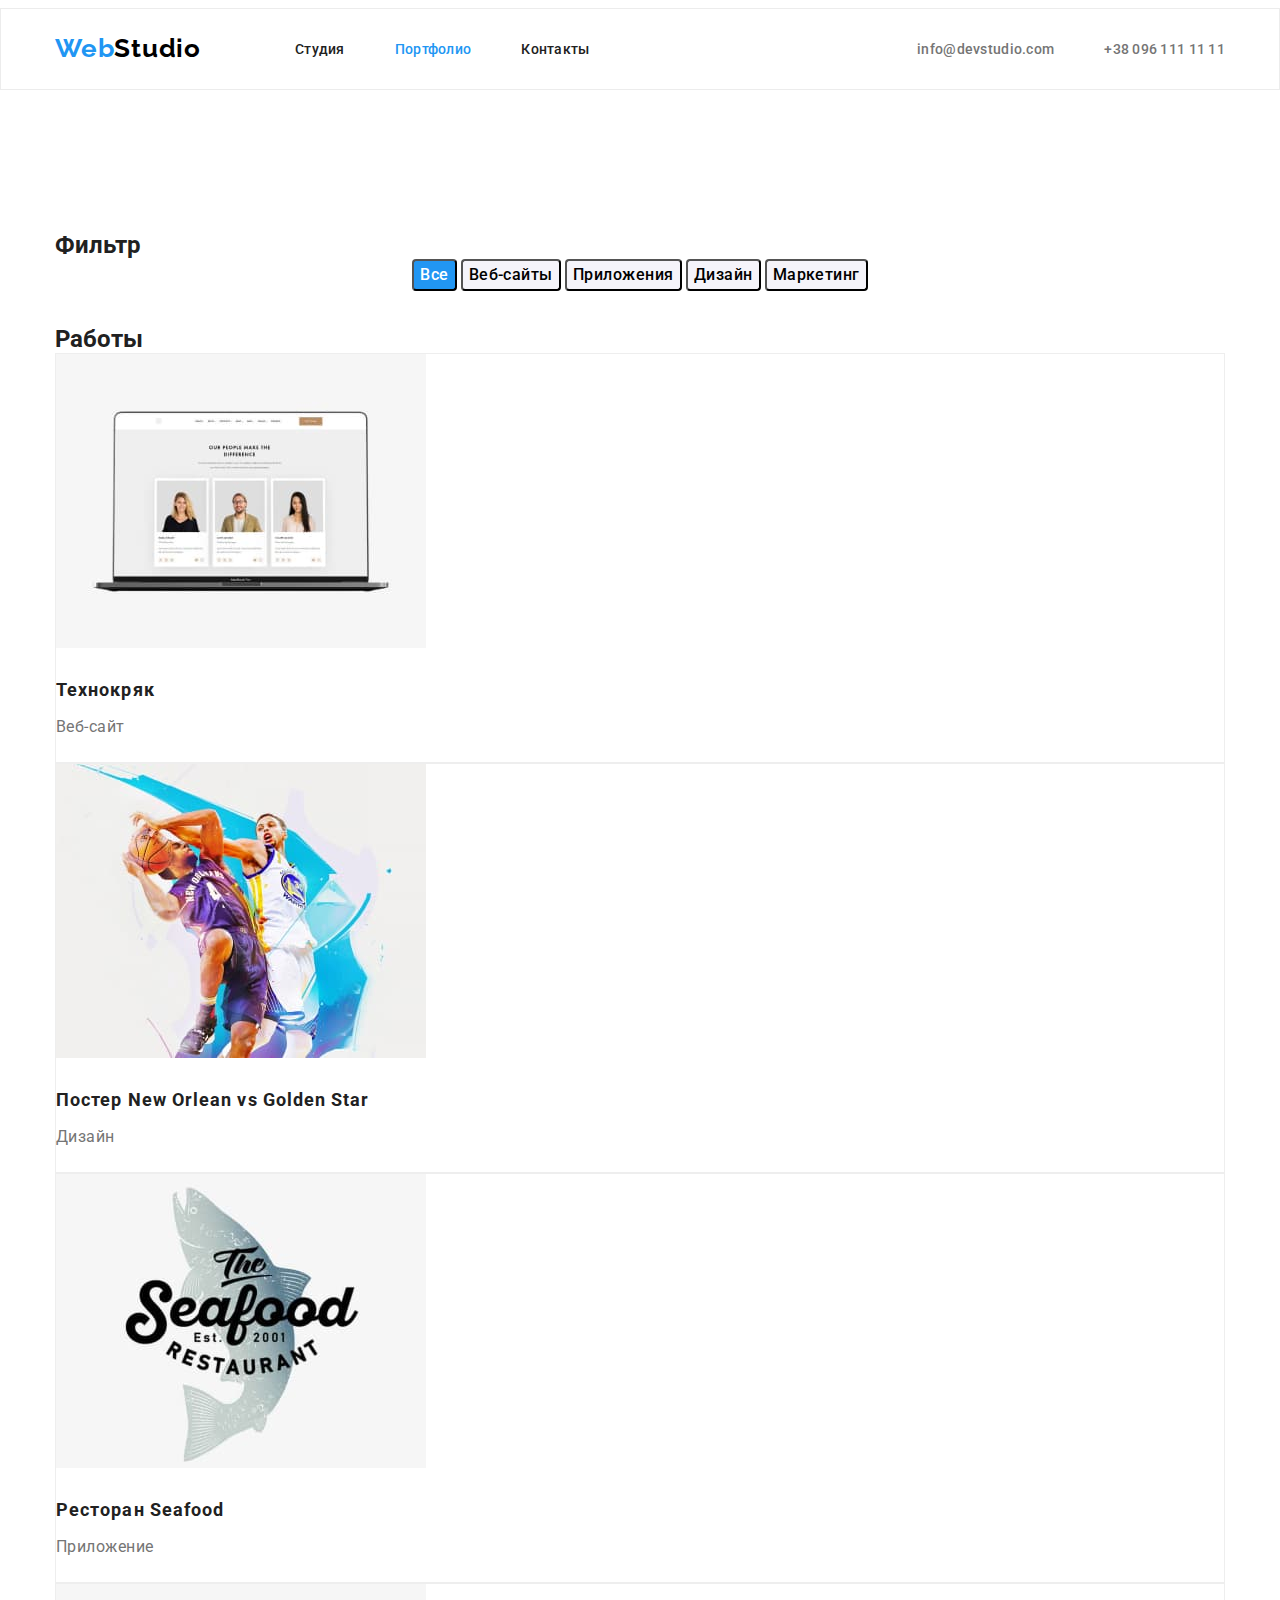
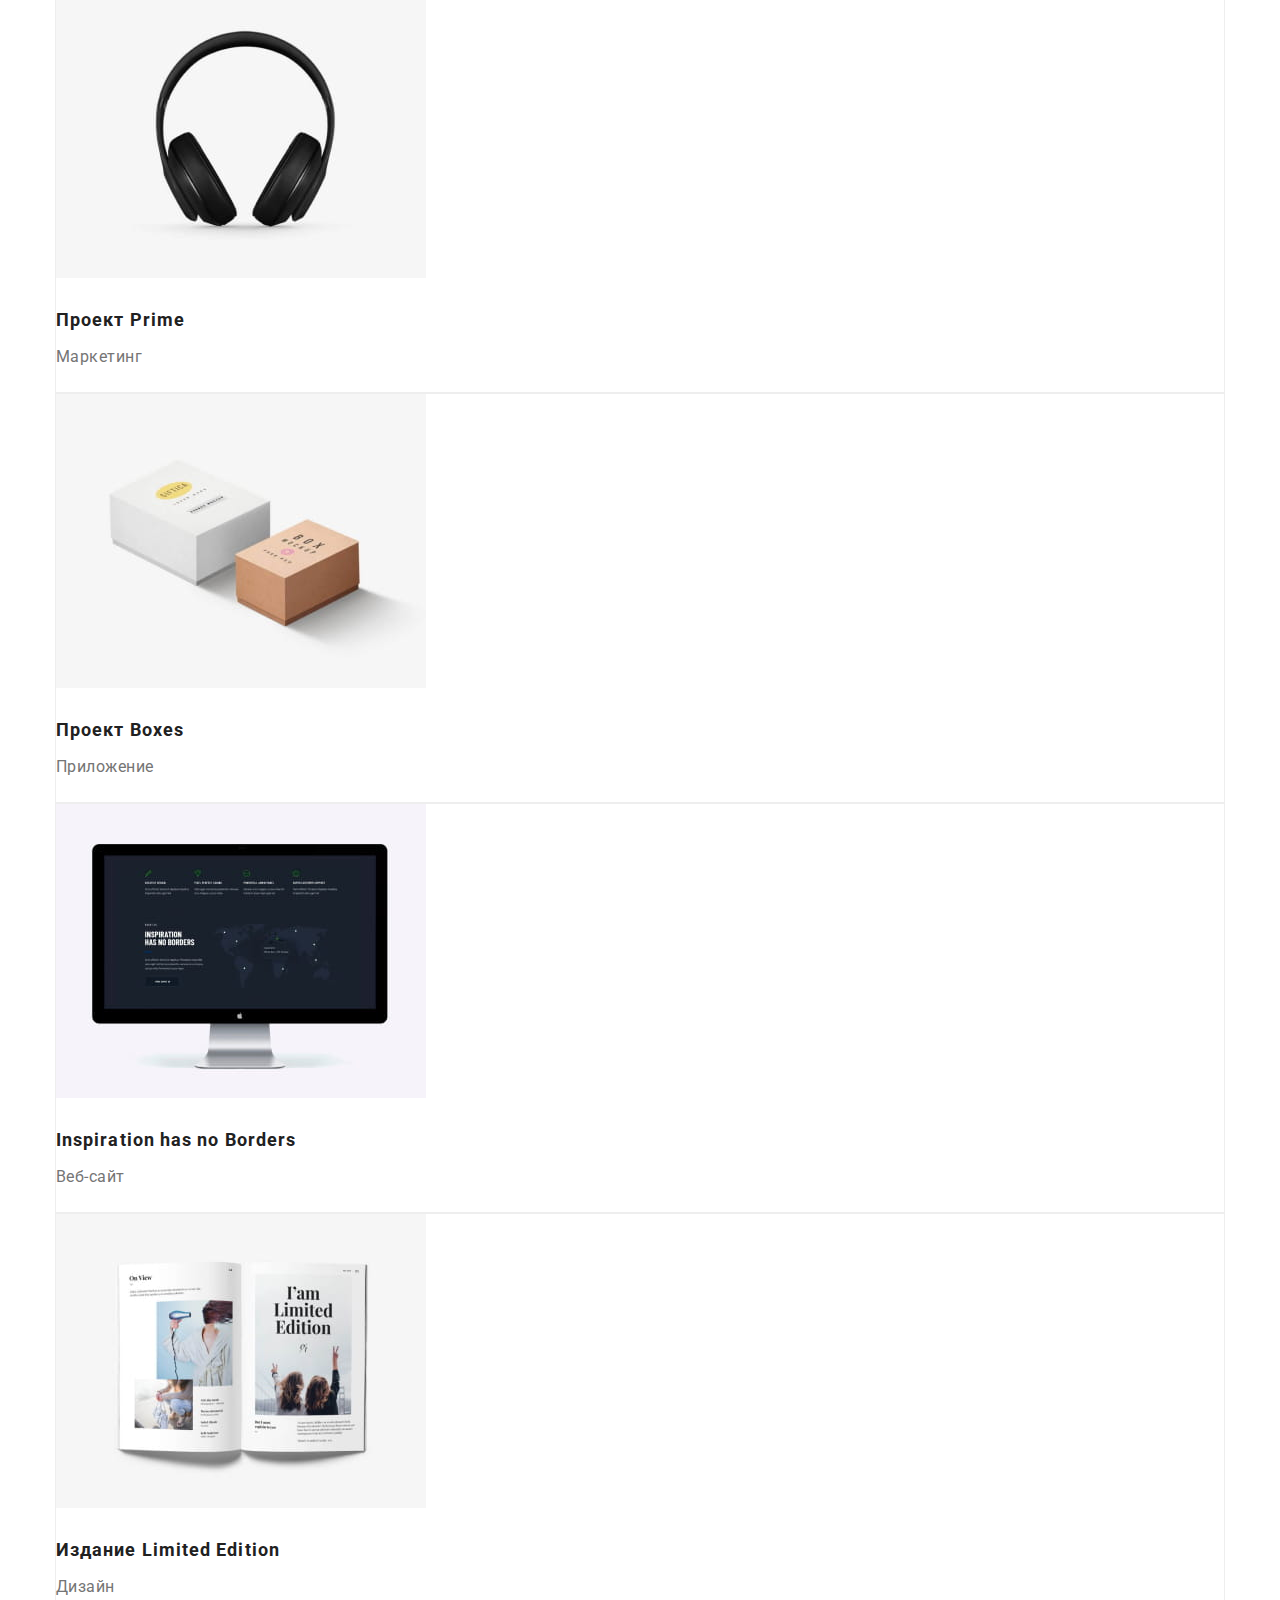
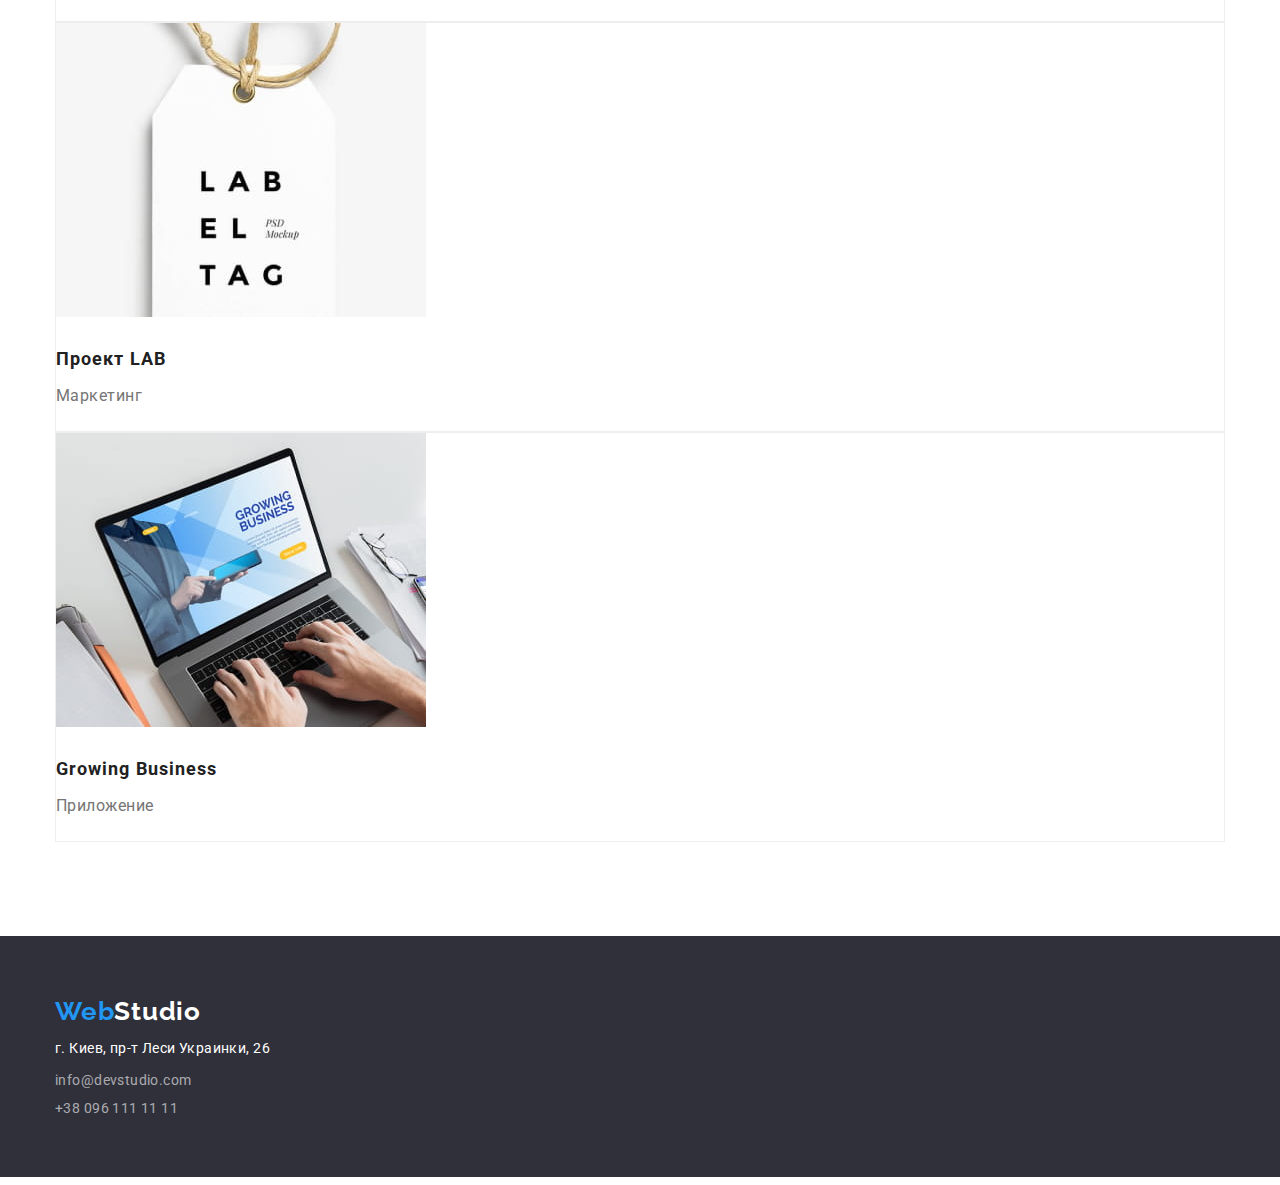
==== portfolio.html @ c00d4cde "2" ====
<!DOCTYPE html>
<html lang="ru">
  <head>
    <meta charset="UTF-8" />
    <meta http-equiv="X-UA-Compatible" content="IE=edge" />
    <meta name="viewport" content="width=device-width, initial-scale=1.0" />
    <title>Портфолио</title>
    <link rel="preconnect" href="https://fonts.gstatic.com" />
    <link
      href="https://fonts.googleapis.com/css2?family=Raleway:wght@700&family=Roboto:wght@500;700;900&display=swap"
      rel="stylesheet"
    />
    <link
      rel="preconnect"
      href="https://cdnjs.cloudflare.com/ajax/libs/modern-normalize/1.1.0/modern-normalize.min.css"
    />
    <link rel="stylesheet" href="./css/style.css" />
  </head>
  <body>
    <header class="header main">
      <div class="container">
        <div class="header-flex">
          <nav>
            <a href="./index.html " class="logo list"><span class="logo-accent">Web</span>Studio</a>
            <ul class="site-nav list">
              <li class="nav-item"><a href="/index.html" class="link list">Студия</a></li>
              <li class="nav-item">
                <a href="./portfolio.html" class="link current list">Портфолио</a>
              </li>
              <li class="nav-item"><a href="#" class="link list">Контакты</a></li>
            </ul>
          </nav>
          <ul class="site-contact list">
            <li class="contact-item">
              <a href="mailto:info@devstudio.com" class="link list">info@devstudio.com</a>
            </li>
            <li class="contact-item">
              <a href="tel:+380923924234" class="link list">+38 096 111 11 11</a>
            </li>
          </ul>
        </div>
      </div>
    </header>
    <main>
      <h1 class="portfolio-title">Портфолио</h1>
      <section class="works">
        <div class="container">
          <h2>Фильтр</h2>
          <ul class="filters-list list">
            <li class="button-item">
              <button type="button" class="button-link button-active">Все</button>
            </li>
            <li class="button-item">
              <button type="button" class="button-link">Веб-сайты</button>
            </li>
            <li class="button-item">
              <button type="button" class="button-link">Приложения</button>
            </li>
            <li class="button-item"><button type="button" class="button-link">Дизайн</button></li>
            <li class="button-item">
              <button type="button" class="button-link">Маркетинг</button>
            </li>
          </ul>
          <h2>Работы</h2>
          <ul class="work-list list">
            <li class="work-item">
              <a href="#" class="list">
                <img src="./images/portfolio/img.jpg" alt="компьютор" width="370" height="294" />
                <h3 class="title">Технокряк</h3>
                <p class="descr">Веб-сайт</p>
              </a>
            </li>
            <li class="work-item">
              <a href="#" class="list">
                <img
                  src="./images/portfolio/img-1.jpg"
                  alt="Баскетболисты"
                  width="370"
                  height="294"
                />
                <h3 class="title">Постер <span lang="en"> New Orlean vs Golden Star</span></h3>
                <p class="descr">Дизайн</p>
              </a>
            </li>
            <li class="work-item">
              <a href="#" class="list">
                <img
                  src="./images/portfolio/img-2.jpg"
                  alt="Логотип ресторана"
                  width="370"
                  height="294"
                />
                <h3 class="title">Ресторан <span lang="en"> Seafood</span></h3>
                <p class="descr">Приложение</p>
              </a>
            </li>
            <li class="work-item">
              <a href="#" class="list">
                <img src="./images/portfolio/img-3.jpg" alt="Наушники" width="370" height="294" />
                <h3 class="title">Проект <span lang="en">Prime</span></h3>
                <p class="descr">Маркетинг</p>
              </a>
            </li>
            <li class="work-item">
              <a href="#" class="list">
                <img
                  src="./images/portfolio/img-4.jpg"
                  alt="Две коробки"
                  width="370"
                  height="294"
                />
                <h3 class="title">Проект <span lang="en">Boxes</span></h3>
                <p class="descr">Приложение</p>
              </a>
            </li>
            <li class="work-item">
              <a href="#" class="list">
                <img
                  src="./images/portfolio/img-5.jpg"
                  alt="Компьютор с открытым сайтом"
                  width="370"
                  height="294"
                />
                <h3 lang="en" class="title">Inspiration has no Borders</h3>
                <p class="descr">Веб-сайт</p>
              </a>
            </li>
            <li class="work-item">
              <a href="#" class="list">
                <img
                  src="./images/portfolio/img-6.jpg"
                  alt="Лимитированная книга"
                  width="370"
                  height="294"
                />
                <h3 class="title">Издание <span lang="en">Limited Edition</span></h3>
                <p class="descr">Дизайн</p>
              </a>
            </li>
            <li class="work-item">
              <a href="#" class="list">
                <img src="./images/portfolio/img-7.jpg" alt="Бирка" width="370" height="294" />
                <h3 class="title">Проект <span lang="en">LAB</span></h3>
                <p class="descr">Маркетинг</p>
              </a>
            </li>
            <li class="work-item">
              <a href="#" class="list">
                <img
                  src="./images/portfolio/img-8.jpg"
                  alt="Компьютор с открытым сайтов для бизнеса"
                  width="370"
                  height="294"
                />
                <h3 lang="en" class="title">Growing Business</h3>
                <p class="descr">Приложение</p>
              </a>
            </li>
          </ul>
        </div>
      </section>
    </main>
    <footer>
      <div class="container">
        <a href="#" class="logo white list" lang="en"><span class="logo-accent">Web</span>Studio</a>
        <address>
          <ul class="footer-contact list">
            <li class="footer-item">
              <a
                href="https://goo.gl/maps/xffSZxrwsXppcGAK7"
                target="_blank"
                rel="noopener norrer"
                class="map list"
                >г. Киев, пр-т Леси Украинки, 26</a
              >
            </li>
            <li class="footer-item">
              <a href="mailto:info@devstudio.com" class="link list">info@devstudio.com</a>
            </li>
            <li class="footer-item">
              <a href="tel:+380923924234" class="link list">+38 096 111 11 11</a>
            </li>
          </ul>
        </address>
      </div>
    </footer>
  </body>
</html>
---- css/style.css ----
html {
  box-sizing: border-box;
}
*,
*::before,
*::after {
  box-sizing: inherit;
}
:root {
  --blue-color: #2196f3;
  --text-descr: #757575;
  --text-headers: #212121;
  --primary-white-color: #ffffff;
  --background-main-color: #2f303a;
  --background-gray-color: #f5f4fa;
}
h1,
h2,
h3,
h4,
h5,
h6,
p,
ul {
  margin-bottom: 0;
  margin-top: 0;
  margin-left: 0;
  margin-right: 0;
  padding: 0;
}
.list {
  text-decoration: none;
  list-style: none;
}

body {
  margin-left: 0;
  margin-right: 0;
  font-family: Roboto, sans-serif;
  color: var(--text-headers);
  background-color: var(--primary-white-color);
}
section {
  padding: 94px 0;
}
.container {
  width: 1200px;
  padding: 0px 15px;
  margin-left: auto;
  margin-right: auto;
}

/* Навигация */
.header {
  border: 1px solid #ececec;
  padding: 24px 0 25px 0;
}
.header.main {
  margin-bottom: 9px;
}
.header-flex {
  display: flex;
  align-items: center;
}
nav {
  display: flex;
  align-items: center;
}
.logo {
  font-family: Raleway;
  font-weight: 700;
  font-size: 26px;
  line-height: 1.2;
  letter-spacing: 0.03em;
  color: #000000;
}
.logo > .logo-accent {
  color: var(--blue-color);
}
.site-nav {
  display: flex;
  margin-left: 94px;
}

.site-nav .nav-item:not(:last-child) {
  margin-right: 50px;
}
.site-nav .link {
  font-weight: 500;
  font-size: 14px;
  line-height: 1.2;
  letter-spacing: 0.02em;
  color: var(--text-headers);
}
.site-nav .link:hover,
.site-nav .link:focus {
  color: var(--blue-color);
}
.site-nav .link.current {
  color: var(--blue-color);
}
.site-contact {
  display: flex;
  margin-left: auto;
}
.site-contact .contact-item + .contact-item {
  margin-left: 50px;
}
.site-contact .link {
  font-weight: 500;
  font-size: 14px;
  line-height: 1.2;
  letter-spacing: 0.02em;
  color: var(--text-descr);
}
.site-contact .link:hover,
.site-contact .link:focus {
  color: var(--blue-color);
}
/* Герой  */
.hero {
  background-color: #2f303a;
  text-align: center;
  margin-bottom: 85px;
}
.hero .hero-title {
  margin-left: 0;
  margin-right: 0;
  margin-bottom: 30px;
  font-weight: 900;
  font-size: 44px;
  line-height: 1.36;
  letter-spacing: 0.06em;
  text-transform: uppercase;
  color: var(--primary-white-color);
}
.hero .main-button {
  text-align: center;
  font-family: Roboto;
  font-weight: 700;
  font-size: 16px;
  line-height: 1.87;
  letter-spacing: 0.06em;
  background-color: var(--blue-color);
  color: var(--primary-white-color);
  cursor: pointer;
}
.hero .main-button:focus,
.hero .main-button:hover {
  background-color: #188ce8;
}
/* Особености */
.features-list {
  display: flex;
}
.features-list .feature-item + .feature-item {
  margin-left: 30px;
}
.features-list .title {
  margin-bottom: 10px;
  font-size: 14px;
  line-height: 1.2;
  letter-spacing: 0.03em;
  text-transform: uppercase;
}
.features-list .descr {
  font-size: 14px;
  line-height: 1.71;
  letter-spacing: 0.03em;
  color: var(--text-descr);
}
/* Предложения */

.offers .title {
  margin-bottom: 50px;
  font-size: 36px;
  line-height: 1.2;
  text-align: center;
  letter-spacing: 0.03em;
}
/* Команда */
.team {
  background-color: var(--background-gray-color);
}

.team .title {
  margin-bottom: 50px;
  font-size: 36px;
  line-height: 1.2;
  text-align: center;
  letter-spacing: 0.03em;
}
.team-list .team-item {
  padding: 0 0 30px 0;
}
.team-item img {
  margin-bottom: 30px;
  box-shadow: 0px 1px 3px rgba(0, 0, 0, 0.12), 0px 1px 1px rgba(0, 0, 0, 0.14),
    0px 2px 1px rgba(0, 0, 0, 0.2);
  border-radius: 0px 0px 4px 4px;
}
.team-list .title-item {
  margin-bottom: 10px;
  font-weight: 500;
  font-size: 16px;
  line-height: 1.2;
  text-align: center;
  letter-spacing: 0.03em;
}
.team-list .descr-item {
  font-size: 16px;
  line-height: 1.2;
  text-align: center;
  letter-spacing: 0.03em;
  color: var(--text-descr);
}
/* Футер */
footer {
  padding: 60px 0;
  background-color: var(--background-main-color);
}
footer .logo {
  display: inline-block;
  margin-bottom: 10px;
}
.logo.white {
  color: var(--primary-white-color);
}
.footer-item:not(:last-child) {
  margin-bottom: 9px;
}
.footer-contact .link {
  font-style: normal;
  font-size: 14px;
  line-height: 1.17;
  letter-spacing: 0.03em;
  color: rgba(255, 255, 255, 0.6);
}

.footer-contact .map {
  font-style: normal;
  font-size: 14px;
  line-height: 1.71;
  letter-spacing: 0.03em;
  color: var(--primary-white-color);
}
/* Портфолио */

.portfolio-title {
  visibility: hidden;
}

/* Фильтры */
.filters-list.list {
  text-align: center;
  margin-bottom: 34px;
}
.filters-list .button-item {
  display: inline-block;
}
.filters-list .button-link {
  font-family: Roboto;
  font-weight: 500;
  font-size: 16px;
  line-height: 1.62;
  text-align: center;
  letter-spacing: 0.03em;
  background-color: var(--background-gray-color);

  border-radius: 4px;
  cursor: pointer;
}
.filters-list .button-active {
  color: var(--primary-white-color);
  background-color: var(--blue-color);
}
.filters-list .button-link:hover,
.filters-list .button-link:focus {
  color: var(--primary-white-color);
  background-color: var(--blue-color);
}
/* Работы */
.work-list .work-item {
  padding: 0 0 20px 0;
  background: var(--primary-white-color);
  border: 1px solid #eeeeee;
}
.work-item img {
  margin-bottom: 20px;
}
.work-item .title {
  margin-bottom: 4px;
  font-size: 18px;
  line-height: 2;
  letter-spacing: 0.06em;
  color: var(--text-headers);
}
.work-item .descr {
  font-size: 16px;
  line-height: 1.87;
  letter-spacing: 0.03em;
  color: var(--text-descr);
}
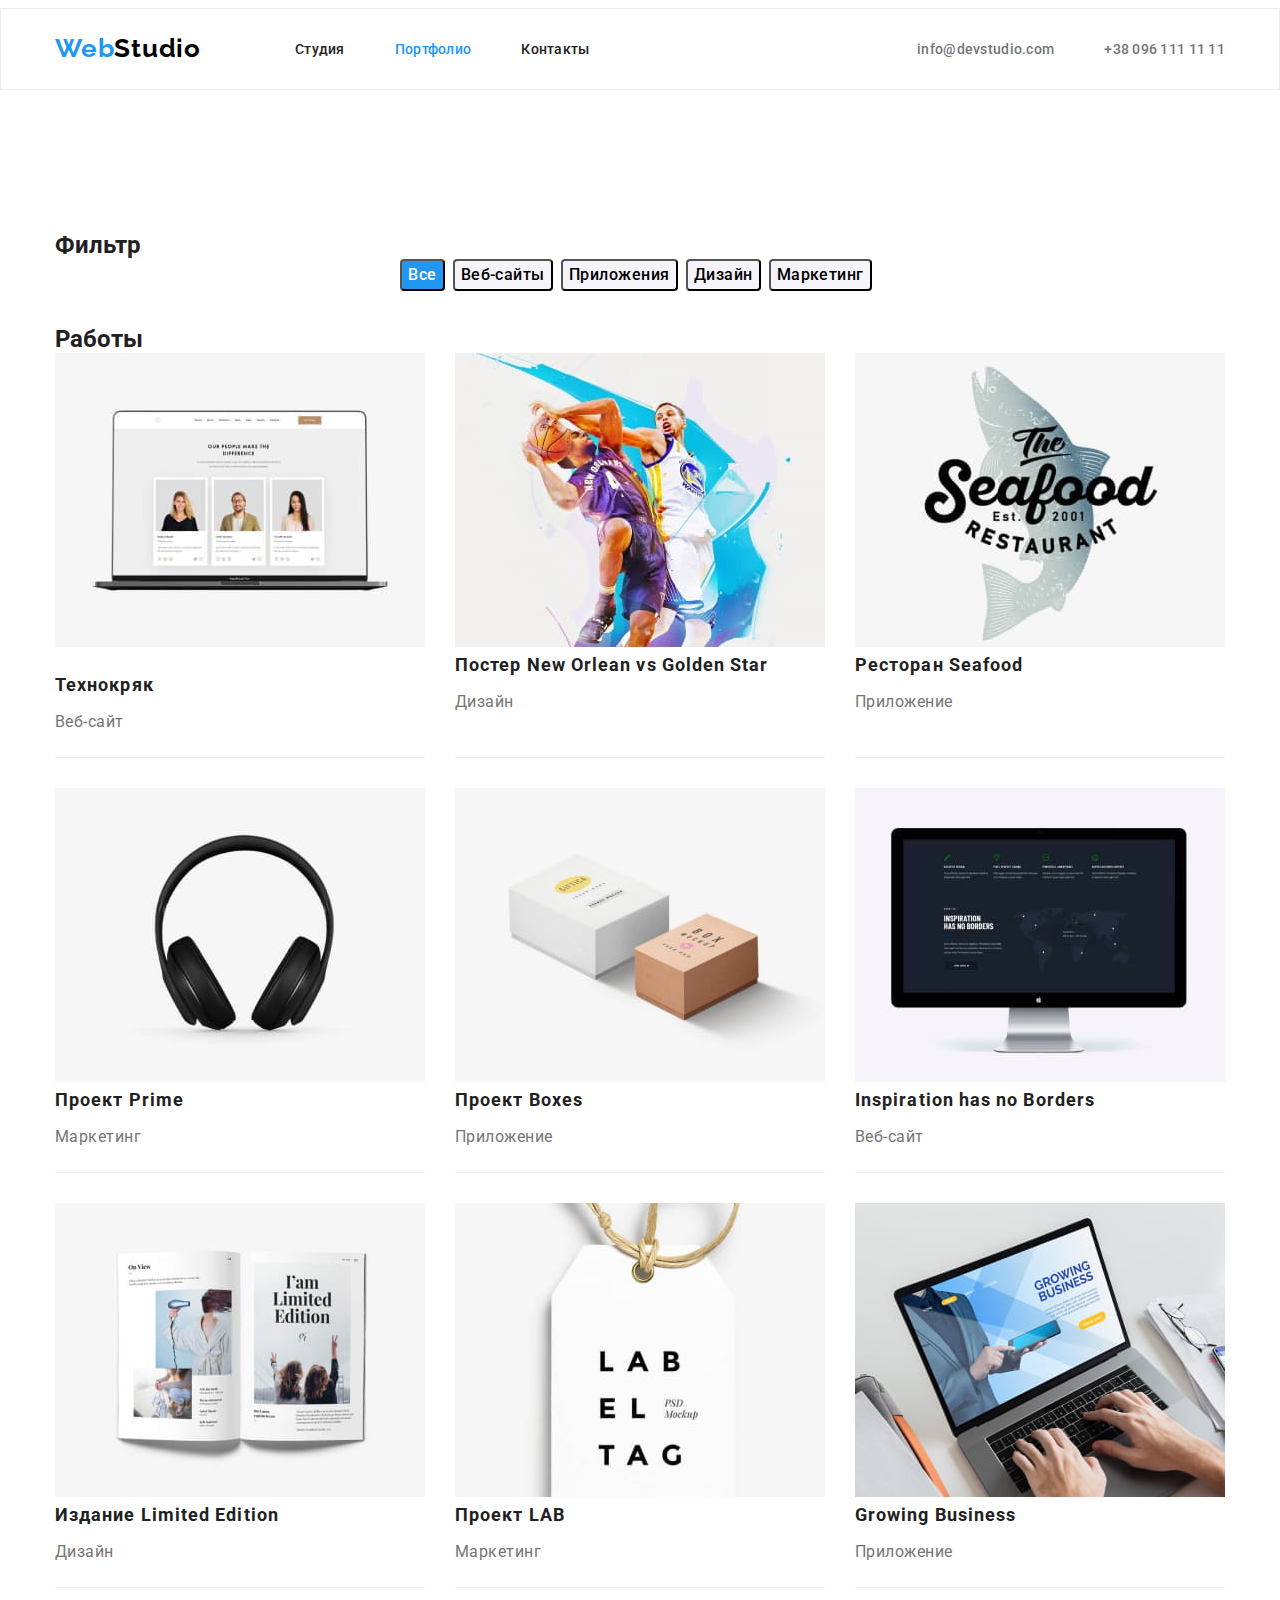
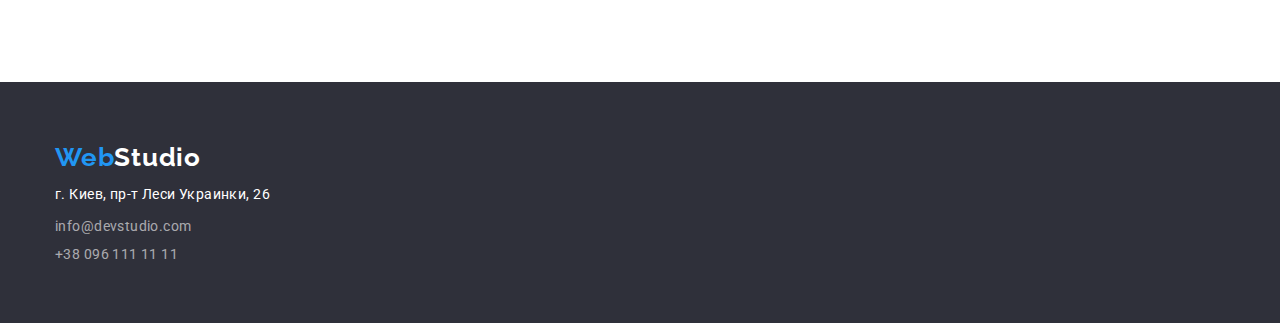
==== commit 805ffd8f: "3" ====
--- a/portfolio.html
+++ b/portfolio.html
@@ -66,8 +66,10 @@
             <li class="work-item">
               <a href="#" class="list">
                 <img src="./images/portfolio/img.jpg" alt="компьютор" width="370" height="294" />
-                <h3 class="title">Технокряк</h3>
-                <p class="descr">Веб-сайт</p>
+                <div class="item-text">
+                  <h3 class="title">Технокряк</h3>
+                  <p class="descr">Веб-сайт</p>
+                </div>
               </a>
             </li>
             <li class="work-item">
--- a/css/style.css
+++ b/css/style.css
@@ -119,14 +119,15 @@
 }
 /* Герой  */
 .hero {
+  padding-top: 200px;
+  padding-bottom: 200px;
   background-color: #2f303a;
   text-align: center;
-  margin-bottom: 85px;
 }
 .hero .hero-title {
-  margin-left: 0;
-  margin-right: 0;
   margin-bottom: 30px;
+  padding-left: 256px;
+  padding-right: 256px;
   font-weight: 900;
   font-size: 44px;
   line-height: 1.36;
@@ -135,6 +136,7 @@
   color: var(--primary-white-color);
 }
 .hero .main-button {
+  padding: 10px 32px;
   text-align: center;
   font-family: Roboto;
   font-weight: 700;
@@ -142,6 +144,8 @@
   line-height: 1.87;
   letter-spacing: 0.06em;
   background-color: var(--blue-color);
+  box-shadow: 0px 4px 4px rgba(0, 0, 0, 0.15);
+  border-radius: 4px;
   color: var(--primary-white-color);
   cursor: pointer;
 }
@@ -153,13 +157,16 @@
 .features-list {
   display: flex;
 }
+.features-list .feature-item {
+  width: calc((100% - 90px) / 4);
+}
 .features-list .feature-item + .feature-item {
   margin-left: 30px;
 }
 .features-list .title {
   margin-bottom: 10px;
   font-size: 14px;
-  line-height: 1.2;
+  line-height: 1.14;
   letter-spacing: 0.03em;
   text-transform: uppercase;
 }
@@ -170,6 +177,10 @@
   color: var(--text-descr);
 }
 /* Предложения */
+.offers-list {
+  display: flex;
+  justify-content: space-between;
+}
 
 .offers .title {
   margin-bottom: 50px;
@@ -190,8 +201,14 @@
   text-align: center;
   letter-spacing: 0.03em;
 }
+.team-list {
+  display: flex;
+}
 .team-list .team-item {
-  padding: 0 0 30px 0;
+  padding-bottom: 30px;
+}
+.team-list .team-item + .team-item {
+  margin-left: 30px;
 }
 .team-item img {
   margin-bottom: 30px;
@@ -252,11 +269,12 @@
 
 /* Фильтры */
 .filters-list.list {
-  text-align: center;
+  display: flex;
+  justify-content: center;
   margin-bottom: 34px;
 }
 .filters-list .button-item {
-  display: inline-block;
+  margin-right: 8px;
 }
 .filters-list .button-link {
   font-family: Roboto;
@@ -280,13 +298,30 @@
   background-color: var(--blue-color);
 }
 /* Работы */
+.work-list {
+  display: flex;
+  flex-wrap: wrap;
+}
 .work-list .work-item {
-  padding: 0 0 20px 0;
+  flex-basis: calc((100% - 60px) / 3);
+  margin-right: 30px;
+  margin-bottom: 30px;
+  padding-bottom: 20px;
   background: var(--primary-white-color);
-  border: 1px solid #eeeeee;
+  border-bottom: 1px solid #eeeeee;
+}
+.work-list .work-item:nth-child(3n) {
+  margin-right: 0;
+}
+.work-list .work-item:nth-last-child(-n + 3) {
+  margin-bottom: 0px;
 }
 .work-item img {
-  margin-bottom: 20px;
+  display: block;
+  width: 100%;
+}
+.work-item .item-text {
+  padding-top: 20px;
 }
 .work-item .title {
   margin-bottom: 4px;
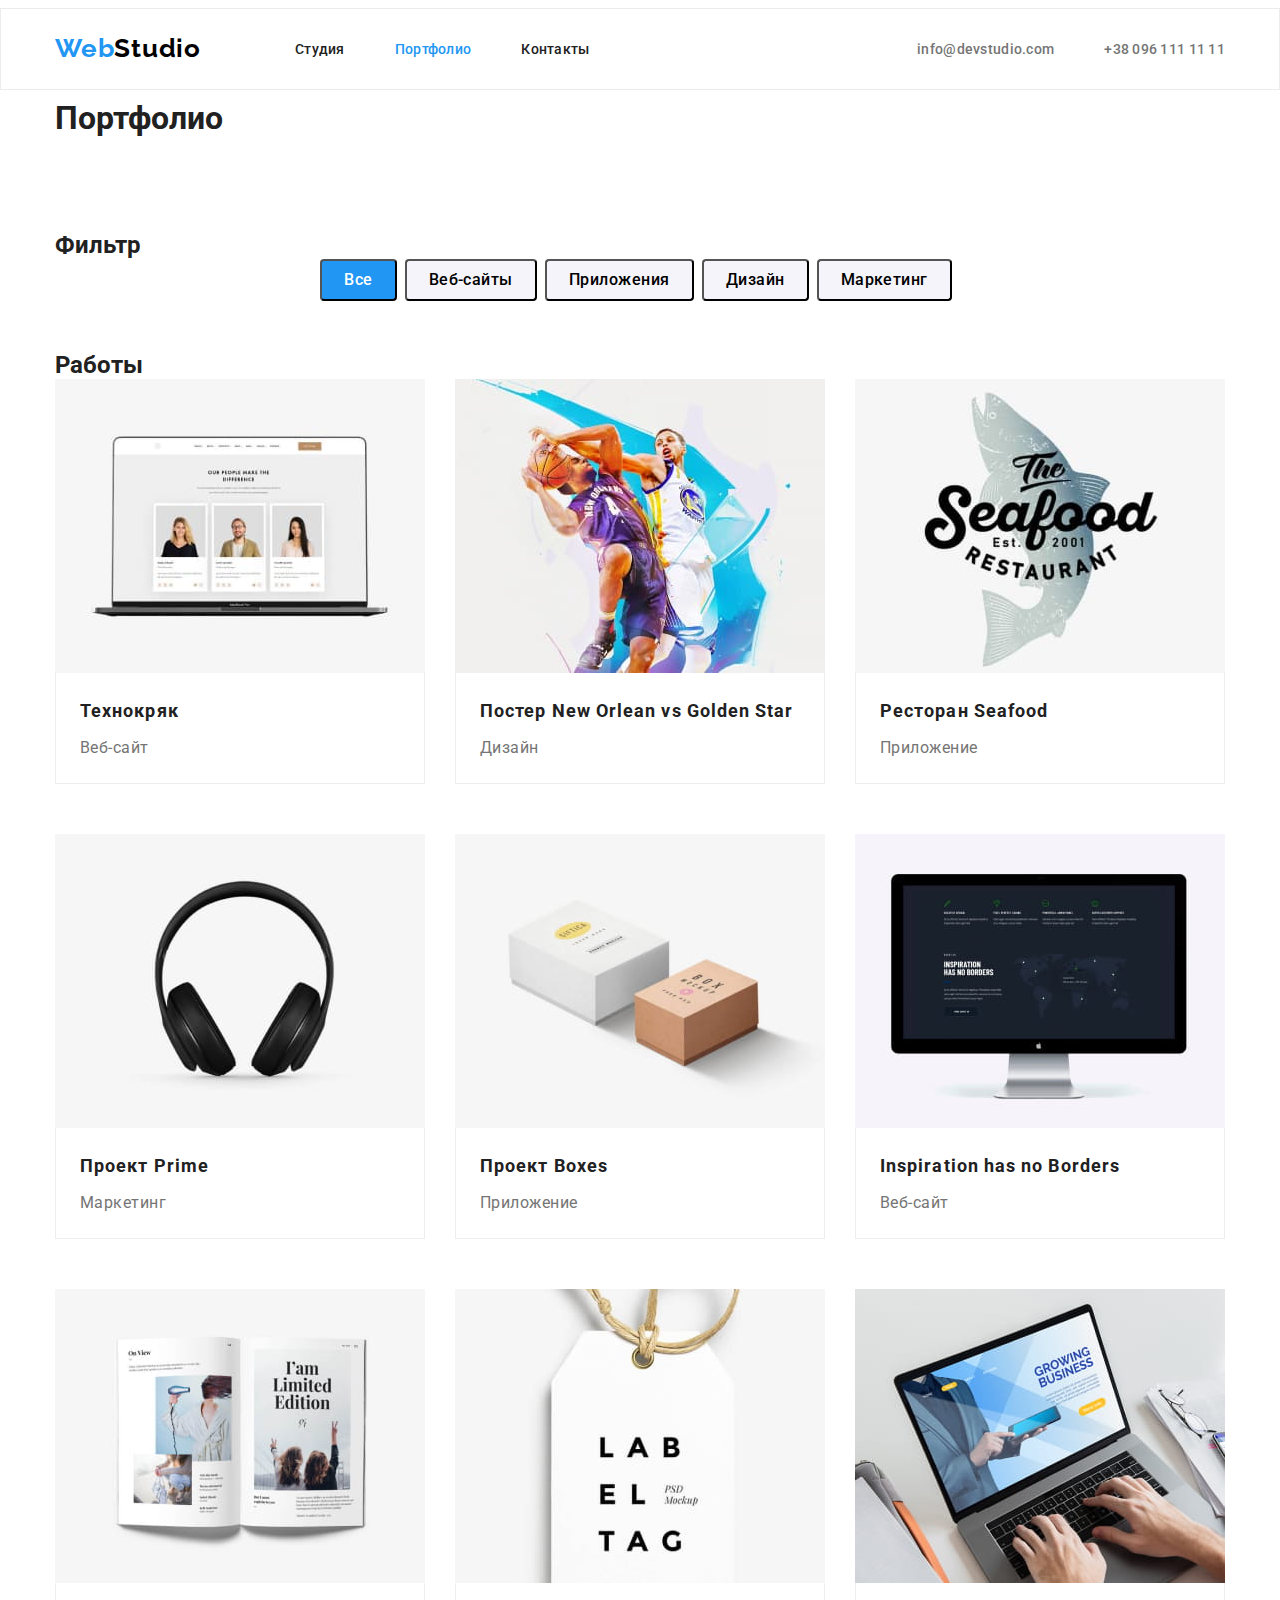
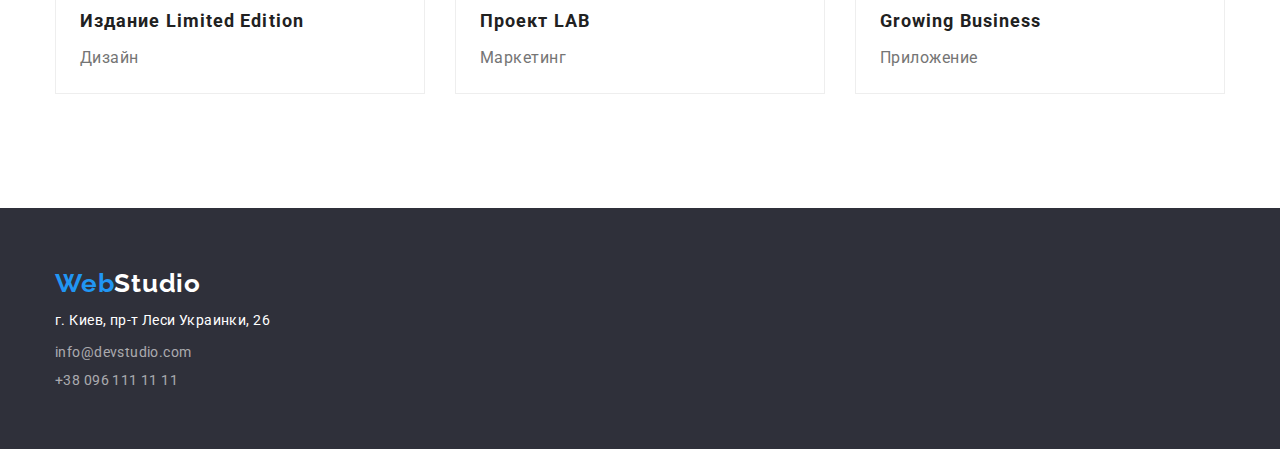
==== commit ebcfd0a3: "6" ====
--- a/portfolio.html
+++ b/portfolio.html
@@ -5,15 +5,20 @@
     <meta http-equiv="X-UA-Compatible" content="IE=edge" />
     <meta name="viewport" content="width=device-width, initial-scale=1.0" />
     <title>Портфолио</title>
+    <link
+      rel="stylesheet"
+      href="https://cdnjs.cloudflare.com/ajax/libs/modern-normalize/1.1.0/modern-normalize.min.css"
+      integrity="sha512-wpPYUAdjBVSE4KJnH1VR1HeZfpl1ub8YT/NKx4PuQ5NmX2tKuGu6U/JRp5y+Y8XG2tV+wKQpNHVUX03MfMFn9Q=="
+      crossorigin="anonymous"
+      referrerpolicy="no-referrer"
+    />
+
     <link rel="preconnect" href="https://fonts.gstatic.com" />
     <link
       href="https://fonts.googleapis.com/css2?family=Raleway:wght@700&family=Roboto:wght@500;700;900&display=swap"
       rel="stylesheet"
     />
-    <link
-      rel="preconnect"
-      href="https://cdnjs.cloudflare.com/ajax/libs/modern-normalize/1.1.0/modern-normalize.min.css"
-    />
+
     <link rel="stylesheet" href="./css/style.css" />
   </head>
   <body>
@@ -42,7 +47,7 @@
       </div>
     </header>
     <main>
-      <h1 class="portfolio-title">Портфолио</h1>
+      <div class="container"><h1 class="portfolio-title">Портфолио</h1></div>
       <section class="works">
         <div class="container">
           <h2>Фильтр</h2>
@@ -80,8 +85,10 @@
                   width="370"
                   height="294"
                 />
-                <h3 class="title">Постер <span lang="en"> New Orlean vs Golden Star</span></h3>
-                <p class="descr">Дизайн</p>
+                <div class="item-text">
+                  <h3 class="title">Постер <span lang="en"> New Orlean vs Golden Star</span></h3>
+                  <p class="descr">Дизайн</p>
+                </div>
               </a>
             </li>
             <li class="work-item">
@@ -92,15 +99,19 @@
                   width="370"
                   height="294"
                 />
-                <h3 class="title">Ресторан <span lang="en"> Seafood</span></h3>
-                <p class="descr">Приложение</p>
+                <div class="item-text">
+                  <h3 class="title">Ресторан <span lang="en"> Seafood</span></h3>
+                  <p class="descr">Приложение</p>
+                </div>
               </a>
             </li>
             <li class="work-item">
               <a href="#" class="list">
                 <img src="./images/portfolio/img-3.jpg" alt="Наушники" width="370" height="294" />
-                <h3 class="title">Проект <span lang="en">Prime</span></h3>
-                <p class="descr">Маркетинг</p>
+                <div class="item-text">
+                  <h3 class="title">Проект <span lang="en">Prime</span></h3>
+                  <p class="descr">Маркетинг</p>
+                </div>
               </a>
             </li>
             <li class="work-item">
@@ -111,8 +122,10 @@
                   width="370"
                   height="294"
                 />
-                <h3 class="title">Проект <span lang="en">Boxes</span></h3>
-                <p class="descr">Приложение</p>
+                <div class="item-text">
+                  <h3 class="title">Проект <span lang="en">Boxes</span></h3>
+                  <p class="descr">Приложение</p>
+                </div>
               </a>
             </li>
             <li class="work-item">
@@ -123,8 +136,10 @@
                   width="370"
                   height="294"
                 />
-                <h3 lang="en" class="title">Inspiration has no Borders</h3>
-                <p class="descr">Веб-сайт</p>
+                <div class="item-text">
+                  <h3 lang="en" class="title">Inspiration has no Borders</h3>
+                  <p class="descr">Веб-сайт</p>
+                </div>
               </a>
             </li>
             <li class="work-item">
@@ -135,15 +150,19 @@
                   width="370"
                   height="294"
                 />
-                <h3 class="title">Издание <span lang="en">Limited Edition</span></h3>
-                <p class="descr">Дизайн</p>
+                <div class="item-text">
+                  <h3 class="title">Издание <span lang="en">Limited Edition</span></h3>
+                  <p class="descr">Дизайн</p>
+                </div>
               </a>
             </li>
             <li class="work-item">
               <a href="#" class="list">
                 <img src="./images/portfolio/img-7.jpg" alt="Бирка" width="370" height="294" />
-                <h3 class="title">Проект <span lang="en">LAB</span></h3>
-                <p class="descr">Маркетинг</p>
+                <div class="item-text">
+                  <h3 class="title">Проект <span lang="en">LAB</span></h3>
+                  <p class="descr">Маркетинг</p>
+                </div>
               </a>
             </li>
             <li class="work-item">
@@ -154,8 +173,10 @@
                   width="370"
                   height="294"
                 />
-                <h3 lang="en" class="title">Growing Business</h3>
-                <p class="descr">Приложение</p>
+                <div class="item-text">
+                  <h3 lang="en" class="title">Growing Business</h3>
+                  <p class="descr">Приложение</p>
+                </div>
               </a>
             </li>
           </ul>
--- a/css/style.css
+++ b/css/style.css
@@ -28,6 +28,11 @@
   margin-right: 0;
   padding: 0;
 }
+button,
+button:active,
+button:focus {
+  outline: none;
+}
 .list {
   text-decoration: none;
   list-style: none;
@@ -154,6 +159,10 @@
   background-color: #188ce8;
 }
 /* Особености */
+.features {
+  padding-top: 85px;
+  padding-bottom: 0;
+}
 .features-list {
   display: flex;
 }
@@ -171,6 +180,7 @@
   text-transform: uppercase;
 }
 .features-list .descr {
+  font-weight: 400;
   font-size: 14px;
   line-height: 1.71;
   letter-spacing: 0.03em;
@@ -211,7 +221,6 @@
   margin-left: 30px;
 }
 .team-item img {
-  margin-bottom: 30px;
   box-shadow: 0px 1px 3px rgba(0, 0, 0, 0.12), 0px 1px 1px rgba(0, 0, 0, 0.14),
     0px 2px 1px rgba(0, 0, 0, 0.2);
   border-radius: 0px 0px 4px 4px;
@@ -223,6 +232,9 @@
   line-height: 1.2;
   text-align: center;
   letter-spacing: 0.03em;
+}
+.team-list .descr {
+  padding: 30px 0px;
 }
 .team-list .descr-item {
   font-size: 16px;
@@ -263,20 +275,17 @@
 }
 /* Портфолио */
 
-.portfolio-title {
-  visibility: hidden;
-}
-
 /* Фильтры */
 .filters-list.list {
   display: flex;
   justify-content: center;
-  margin-bottom: 34px;
+  margin-bottom: 50px;
 }
 .filters-list .button-item {
   margin-right: 8px;
 }
 .filters-list .button-link {
+  padding: 6px 22px;
   font-family: Roboto;
   font-weight: 500;
   font-size: 16px;
@@ -308,7 +317,6 @@
   margin-bottom: 30px;
   padding-bottom: 20px;
   background: var(--primary-white-color);
-  border-bottom: 1px solid #eeeeee;
 }
 .work-list .work-item:nth-child(3n) {
   margin-right: 0;
@@ -321,7 +329,10 @@
   width: 100%;
 }
 .work-item .item-text {
-  padding-top: 20px;
+  padding: 20px 24px;
+  border-bottom: 1px solid #eeeeee;
+  border-left: 1px solid #eeeeee;
+  border-right: 1px solid #eeeeee;
 }
 .work-item .title {
   margin-bottom: 4px;
